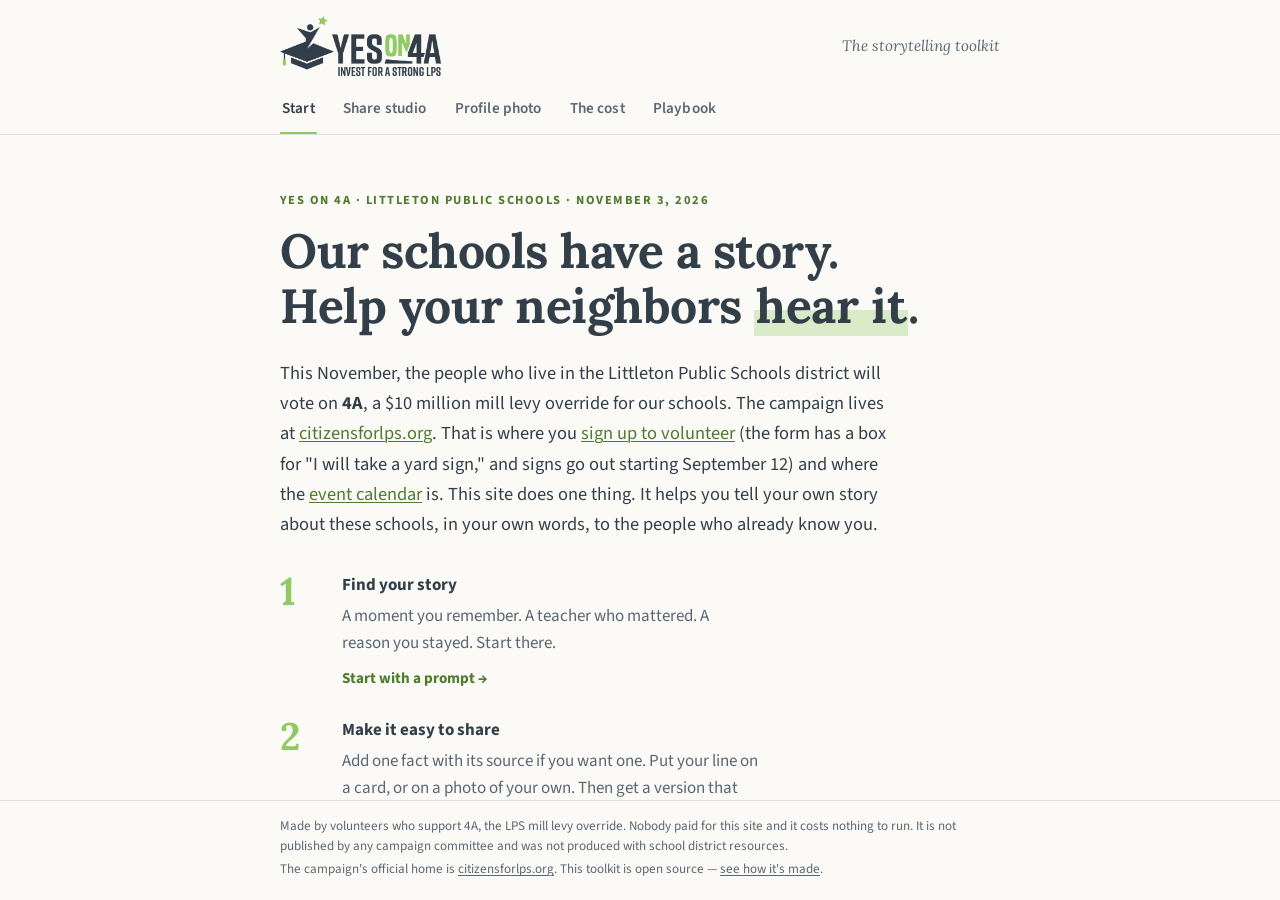
==== index.html @ b101d9c8 "Profile-photo frame: wear 4A without posting about it Steering committee ask: a profile picture "wra" ====
<!DOCTYPE html>
<html lang="en">
<head>
  <meta charset="UTF-8">
  <meta name="viewport" content="width=device-width, initial-scale=1.0">
  <title>Yes on 4A — Tell the Story of Our Schools</title>
  <!-- NO viewport-fit=cover; NO position:fixed overlays — Safari compositor
       rules, see css/styles.css body flex-column comment. -->
  <meta name="description" content="Volunteers who support 4A, the Littleton Public Schools mill levy override, made this. Write your story, put it on a card or a photo, and send it to the neighbors who vote here.">
  <meta name="theme-color" content="#FBFAF7" media="(prefers-color-scheme: light)">
  <meta name="theme-color" content="#171B1E" media="(prefers-color-scheme: dark)">

  <meta property="og:title" content="Yes on 4A — Tell the Story of Our Schools">
  <meta property="og:description" content="Write your story, put it on a card or a photo, and send it to the neighbors who will vote on 4A, the LPS mill levy override, this November.">
  <meta property="og:type" content="website">
  <meta property="og:url" content="https://yeson4a.org/">
  <meta property="og:image" content="https://yeson4a.org/assets/og-image.png">
  <meta property="og:image:width" content="1200">
  <meta property="og:image:height" content="630">

  <!-- Fonts mirror citizensforlps.org (Lora headings, Source Sans Pro body) -->
  <link rel="preconnect" href="https://fonts.googleapis.com">
  <link rel="preconnect" href="https://fonts.gstatic.com" crossorigin>
  <!-- Caveat is the share card's handwritten option only; never UI chrome -->
  <link href="https://fonts.googleapis.com/css2?family=Lora:ital,wght@0,500;0,600;0,700;1,500&family=Source+Sans+Pro:ital,wght@0,400;0,600;0,700;1,400&family=Caveat:wght@600&display=swap" rel="stylesheet">

  <link rel="icon" type="image/png" sizes="32x32" href="assets/favicon-32.png" media="(prefers-color-scheme: light)">
  <link rel="icon" type="image/png" sizes="32x32" href="assets/favicon-32-dark.png" media="(prefers-color-scheme: dark)">
  <link rel="apple-touch-icon" href="assets/apple-touch-icon.png">
  <link rel="manifest" href="manifest.json">
  <link rel="stylesheet" href="css/styles.css">
</head>
<body>

  <a href="#main-content" class="skip-link">Skip to content</a>

  <header class="site-header">
    <div class="header-inner">
      <a href="?" class="wordmark" id="wordmark-home" aria-label="Home">
        <img src="assets/yes-on-4a-logo.png" alt="Yes on 4A — invest for a strong LPS" class="logo-light" width="540" height="201">
        <img src="assets/yes-on-4a-logo-dark.png" alt="Yes on 4A — invest for a strong LPS" class="logo-dark" width="540" height="202">
      </a>
      <p class="header-tag">The storytelling toolkit</p>
    </div>
    <nav class="site-nav" aria-label="Main navigation">
      <button class="nav-item active" id="nav-home" data-view="home">Start</button>
      <button class="nav-item" id="nav-studio" data-view="studio">Share studio</button>
      <button class="nav-item" id="nav-frame" data-view="frame">Profile photo</button>
      <button class="nav-item" id="nav-cost" data-view="cost">The cost</button>
      <button class="nav-item" id="nav-playbook" data-view="playbook">Playbook</button>
    </nav>
  </header>

  <main id="main-content">

    <!-- START -->
    <section id="view-home" class="view" aria-label="Start here">
      <div class="view-inner">
        <div class="hero">
          <p class="eyebrow">Yes on 4A &middot; Littleton Public Schools &middot; November 3, 2026</p>
          <h1 class="hero-title">Our schools have a story.<br>Help your neighbors <span class="hl">hear it</span>.</h1>
          <p class="hero-lede">
            This November, the people who live in the Littleton Public
            Schools district will vote on <strong>4A</strong>, a
            $10&nbsp;million mill levy override for our schools. The
            campaign lives at
            <a href="https://citizensforlps.org" target="_blank" rel="noopener">citizensforlps.org</a>.
            That is where you
            <a href="https://citizensforlps.nationbuilder.com/volunteer" target="_blank" rel="noopener">sign up to volunteer</a>
            (the form has a box for "I will take a yard sign," and signs
            go out starting September 12) and where the
            <a href="https://citizensforlps.nationbuilder.com/upcoming_events" target="_blank" rel="noopener">event calendar</a>
            is. This site does one thing. It helps you tell your own
            story about these schools, in your own words, to the people
            who already know you.
          </p>
        </div>

        <div class="steps">
          <div class="step">
            <span class="step-num">1</span>
            <div>
              <p class="step-title">Find your story</p>
              <p class="step-body">A moment you remember. A teacher who mattered. A reason you stayed. Start there.</p>
              <button class="link-btn" data-view="studio" data-wstep="1">Start with a prompt &rarr;</button>
            </div>
          </div>
          <div class="step">
            <span class="step-num">2</span>
            <div>
              <p class="step-title">Make it easy to share</p>
              <p class="step-body">Add one fact with its source if you want one. Put your line on a card, or on a photo of your own. Then get a version that fits each place you post.</p>
              <button class="link-btn" data-view="studio" data-wstep="2">Open the share studio &rarr;</button>
            </div>
          </div>
          <div class="step">
            <span class="step-num">3</span>
            <div>
              <p class="step-title">Bring it to the people who can vote</p>
              <p class="step-body">The neighbors, the group chat, the old friend who still lives here. A message from you does more than anything a campaign can pay for.</p>
              <button class="link-btn" data-view="studio" data-wstep="4">Reach your people &rarr;</button>
            </div>
          </div>
        </div>

        <div class="rule"></div>

        <h2 class="section-title">Ask the superintendent yourself. Bring someone.</h2>
        <p class="body">
          The district is holding seven public forums this fall.
          Superintendent Todd Lambert walks through the budget and 4A,
          and then the room asks questions. These are the
          district's meetings, so there is no campaigning in them. That
          is also why a neighbor who hasn't decided will come if you
          ask. So ask. We'll be outside with the car paint.
        </p>
        <div id="forum-list"></div>

        <h2 class="section-title">And two that we host</h2>
        <p class="body">
          Citizens for LPS is holding two more information meetings in
          October, after ballots land. Same offer as the forums above:
          come learn what 4A does and ask whatever you want. The
          difference is who runs the room. These are ours, so bring the
          questions you'd want a campaign to answer.
        </p>
        <div id="campaign-meeting-list"></div>

        <h2 class="section-title">What 4A is</h2>
        <div id="ballot-summary"></div>
        <p class="fine">
          The district's budget pages are at
          <a href="https://www.littletonpublicschools.net/page/dollars-and-sense/" target="_blank" rel="noopener">Dollars and Sense</a>.
          The campaign's FAQ and how to register are at
          <a href="https://citizensforlps.org" target="_blank" rel="noopener">citizensforlps.org</a>.
          Every number on this site links to where it came from. The full
          list is under
          <button class="link-btn-inline" data-view="playbook" data-anchor="playbook-sources">sources</button>.
        </p>
      </div>
    </section>

    <!-- SHARE STUDIO — a four-step guided flow -->
    <section id="view-studio" class="view" aria-label="Share studio" hidden>
      <div class="view-inner">
        <p class="eyebrow">The share studio</p>
        <h1 class="view-heading">Four steps, and your story is out there</h1>

        <nav class="stepper" aria-label="Share studio steps">
          <button class="stepper-item current" id="stepper-1" data-wstep="1"><span class="stepper-num">1</span><span class="stepper-label">Who you are</span></button>
          <button class="stepper-item" id="stepper-2" data-wstep="2"><span class="stepper-num">2</span><span class="stepper-label">Your words</span></button>
          <button class="stepper-item" id="stepper-3" data-wstep="3"><span class="stepper-num">3</span><span class="stepper-label">A picture</span></button>
          <button class="stepper-item" id="stepper-4" data-wstep="4"><span class="stepper-num">4</span><span class="stepper-label">Send it</span></button>
        </nav>

        <!-- STEP 1 — pick a voice, get a prompt -->
        <div class="wstep" id="wstep-1">
          <h2 class="wstep-title">Who's telling this story?</h2>
          <p class="body">
            You do not have to explain school finance. The post that
            reaches a neighbor is the one only you could have written.
            So start with who you are. We'll offer a first line.
          </p>
          <div class="voice-grid" id="voice-grid"></div>
          <div id="voice-prompts" class="voice-prompts"></div>
          <p class="fine voice-forum" id="voice-forum" hidden></p>
          <div class="wstep-nav">
            <span></span>
            <button class="link-btn" data-wstep="2">I'll just write my own &rarr;</button>
          </div>
        </div>

        <!-- STEP 2 — the draft -->
        <div class="wstep" id="wstep-2" hidden>
          <h2 class="wstep-title">Say it the way you'd say it at pickup</h2>
          <p class="draft-notice" id="draft-notice" hidden></p>
          <label class="field-label" for="studio-draft">Your words</label>
          <textarea id="studio-draft" class="draft-box" rows="6"
            placeholder="Example: When our youngest started at Hopkins, her teacher learned every kid's name by the end of day one. That's the kind of thing the mill levy override protects. I'm voting yes, and I hope you will too."></textarea>
          <p class="draft-meta"><span id="draft-count">0</span> characters &middot; <button class="link-btn-inline" id="draft-clear">start over</button></p>
          <div class="story-checks" id="story-checks" hidden aria-live="polite"></div>

          <details class="helper-details">
            <summary>Add one sourced fact (optional)</summary>
            <p class="body">One number holds a story down. Two make it a lecture. Tap <em>add</em> and it goes in under your words. Tap the source if you want to check it yourself.</p>
            <div id="fact-list"></div>
          </details>

          <details class="helper-details">
            <summary>A few things that help</summary>
            <ul class="star-list">
              <li>Write the way you talk. Read it out loud once before you post it.</li>
              <li>Name the school. "Field Elementary" is a place. "Our schools" is not.</li>
              <li>End with the ask: "I'm voting yes on 4A, and I hope you will too." Say what 4A is the first time you name it &mdash; "4A, the LPS mill levy override" &mdash; because a neighbor scrolling past has no idea yet.</li>
              <li>Ask before you name your kid, someone else's kid, or a teacher. Teachers: share on your own time, never from work.</li>
            </ul>
          </details>

          <div class="wstep-nav">
            <button class="link-btn" data-wstep="1">&larr; Back</button>
            <button class="btn" id="to-step-3" data-wstep="3">Next: add a picture &rarr;</button>
          </div>
        </div>

        <!-- STEP 3 — the card (optional) -->
        <div class="wstep" id="wstep-3" hidden>
          <h2 class="wstep-title">Add a picture <span class="wstep-optional">(optional)</span></h2>
          <p class="body">
            Posts with a picture get seen more. A picture only you could
            have taken gets seen most. Use your own photo, or put your
            line on a card. Then make it look like yours.
          </p>
          <div class="card-maker">
            <div class="seg seg-source" id="card-source" role="group" aria-label="Picture source">
              <button type="button" class="seg-btn source-btn selected" data-source="text" aria-pressed="true">Words on a card</button>
              <button type="button" class="seg-btn source-btn" data-source="photo" aria-pressed="false">Your own photo</button>
            </div>
            <div class="photo-picker" id="photo-picker" hidden>
              <label class="btn btn-quiet" for="card-photo">Choose a photo</label>
              <input type="file" id="card-photo" accept="image/*" class="sr-only">
              <p class="fine">The pickup line. The science fair. The kid in the jersey. The photo stays on your device. The card is drawn right here in your browser and nothing is uploaded. Ask before you post someone else's kid.</p>
              <p class="fine" id="photo-status"></p>
            </div>

            <label class="field-label" for="card-text">The line on the card</label>
            <textarea id="card-text" class="draft-box" rows="2" maxlength="220">I'm voting yes on 4A, the LPS mill levy override.</textarea>
            <label class="field-label card-sign-label" for="card-sign">Sign it <span class="wstep-optional">(optional)</span></label>
            <input type="text" id="card-sign" class="field-input" maxlength="60" placeholder="— Maria, Runyon parent">

            <div class="card-layout">
              <div class="card-controls" id="card-controls"></div>
              <div class="card-preview-col">
                <canvas id="card-canvas" class="card-preview" width="540" height="540" aria-label="Share card preview"></canvas>
                <button type="button" class="link-btn" id="card-mix">Mix it up &rarr;</button>
              </div>
            </div>
            <div class="card-actions">
              <button class="btn" id="card-download">Save the card</button>
              <button class="btn btn-quiet" id="card-share" hidden>Send the card to an app&hellip;</button>
            </div>
          </div>
          <div class="wstep-nav">
            <button class="link-btn" data-wstep="2">&larr; Back</button>
            <button class="btn" data-wstep="4">Next: send it &rarr;</button>
          </div>
        </div>

        <!-- STEP 4 — send it -->
        <div class="wstep" id="wstep-4" hidden>
          <h2 class="wstep-title">Where are your people?</h2>
          <div class="draft-review">
            <div class="draft-review-words">
              <p class="draft-review-label">You're sharing:</p>
              <p class="draft-review-text" id="draft-review-text"></p>
              <button class="link-btn-inline" data-wstep="2">edit the words</button>
            </div>
            <div class="draft-review-card">
              <img id="review-card-img" class="review-card-img" alt="Your picture" hidden>
              <label class="review-card-toggle"><input type="checkbox" id="include-card" checked> Send the picture too</label>
              <button class="link-btn-inline" data-wstep="3">change the picture</button>
            </div>
          </div>
          <p class="body">
            Pick a place and we'll walk you through it. Nothing posts
            without you. Each one takes about a minute. Every send
            button also copies your words, so if an app doesn't open
            you can open it yourself and paste.
          </p>
          <div class="target-grid" id="target-grid"></div>
          <div class="target-detail" id="target-detail" hidden></div>
          <p class="sent-tally" id="sent-tally" hidden></p>
          <div class="wstep-nav">
            <button class="link-btn" data-wstep="3">&larr; Back</button>
            <span></span>
          </div>
        </div>
      </div>
    </section>

    <!-- PROFILE PHOTO FRAME -->
    <section id="view-frame" class="view" aria-label="Profile photo frame" hidden>
      <div class="view-inner">
        <p class="eyebrow">Wear it</p>
        <h1 class="view-heading">Put 4A on your profile picture</h1>
        <p class="lede">
          A yard sign your whole feed walks past. Drop in the photo you
          already use, nudge it into place, and save it. Your photo never
          leaves this device &mdash; the whole thing is drawn right here
          in your browser.
        </p>

        <div class="frame-picker" id="frame-picker">
          <label class="btn" for="frame-file">Choose a photo</label>
          <input type="file" id="frame-file" accept="image/*" class="sr-only">
          <p class="fine" id="frame-hint">
            On a phone this opens your camera roll. On a computer you can
            also drag a photo here, or copy your current profile picture
            and press <kbd>&#8984;V</kbd> / <kbd>Ctrl&nbsp;V</kbd>.
          </p>
          <p class="fine" id="frame-status" role="status"></p>
        </div>

        <div class="frame-studio" id="frame-studio" hidden>
          <div class="frame-stage">
            <canvas id="frame-canvas" class="frame-canvas" width="1080" height="1080"
                    aria-label="Your profile picture with the Yes on 4A frame"></canvas>
            <p class="fine frame-nudge">Drag the picture to move it.</p>
          </div>

          <div class="frame-controls">
            <label class="field-label" for="frame-zoom">Zoom</label>
            <input type="range" id="frame-zoom" class="frame-range" min="100" max="300" value="100">

            <p class="field-label">Badge</p>
            <div class="seg" id="frame-badge" role="group" aria-label="Badge style">
              <button type="button" class="seg-btn selected" data-badge="wordmark-bottom" aria-pressed="true">Bottom</button>
              <button type="button" class="seg-btn" data-badge="wordmark-top" aria-pressed="false">Top</button>
              <button type="button" class="seg-btn" data-badge="mark-corner" aria-pressed="false">Corner</button>
              <button type="button" class="seg-btn" data-badge="none" aria-pressed="false">Ring only</button>
            </div>

            <label class="check-row">
              <input type="checkbox" id="frame-ring" checked> Green ring
            </label>

            <div class="frame-actions">
              <button class="btn" id="frame-download">Save the picture</button>
              <button class="btn btn-quiet" id="frame-share" hidden>Send it to an app&hellip;</button>
            </div>
            <button class="link-btn" id="frame-reset">Start over with a different photo</button>
          </div>
        </div>

        <div id="frame-next" hidden>
          <div class="rule"></div>
          <h2 class="section-title">Saved. Now the part that actually moves someone.</h2>
          <p class="body">
            Set it as your profile picture on Facebook, Instagram, or
            wherever you post. Then, because a frame tells people
            <em>that</em> you're voting yes and nothing about
            <em>why</em>, put one sentence underneath it.
          </p>
          <p class="cta-row">
            <button class="btn" data-view="studio" data-wstep="1">Write the why &rarr;</button>
          </p>
        </div>

        <div class="rule"></div>
        <p class="fine">
          Nothing here is uploaded. The picture is drawn on a canvas in
          your browser and saved straight to your device. No account, no
          server, no copy kept.
        </p>
      </div>
    </section>

    <!-- THE COST -->
    <section id="view-cost" class="view" aria-label="What it costs" hidden>
      <div class="view-inner">
        <p class="eyebrow">The number</p>
        <h1 class="view-heading">What a yes vote costs your household</h1>
        <p class="lede">
          Property tax math looks complicated until someone shows you
          the steps. Here they are. Every number links to its source.
          Every assumption is yours to change.
        </p>
        <div class="calc-card">
          <div class="field-group">
            <label for="calc-home-value" class="field-label">Your home's market value</label>
            <input type="text" inputmode="numeric" id="calc-home-value" class="field-input" value="650,000" aria-describedby="calc-est-note">
          </div>
          <div id="calc-steps" class="calc-steps" aria-live="polite"></div>
          <p class="estimate-note" id="calc-est-note"></p>
          <details class="calc-details">
            <summary>Adjust the assumptions</summary>
            <div class="field-group">
              <label for="calc-mills" class="field-label">Estimated mills</label>
              <input type="number" id="calc-mills" class="field-input" step="0.1" min="0">
            </div>
            <div class="field-group">
              <label for="calc-rate" class="field-label">Residential assessment rate (%)</label>
              <input type="number" id="calc-rate" class="field-input" step="0.01" min="0">
            </div>
          </details>
        </div>
        <div id="calc-sources" class="fine"></div>
        <p class="cta-row">
          <button class="btn" id="calc-share">Put this number in a post &rarr;</button>
        </p>
      </div>
    </section>

    <!-- PLAYBOOK -->
    <section id="view-playbook" class="view" aria-label="Team playbook" hidden>
      <div class="view-inner">
        <p class="eyebrow">For the team</p>
        <h1 class="view-heading">How we show up, network by network</h1>
        <p class="lede">
          Each platform has its own manners. This is the short version
          for each one we use. The full plan, week by week, is in the
          <a href="https://github.com/bhwilkoff/YesOnMLO/blob/main/docs/campaign/SOCIAL-MEDIA-PLAYBOOK.md" target="_blank" rel="noopener">team playbook</a>.
          We are not on X.
        </p>

        <div id="playbook-list"></div>

        <h2 class="section-title">When someone pushes back</h2>
        <ul class="star-list">
          <li>Answer once, kindly, with a source. Then stop. A long argument is what pushes the thread into more feeds.</li>
          <li>Never speak for the campaign. "As a parent, here's my understanding…" and link to citizensforlps.org.</li>
          <li>If something false is spreading, don't fight it in the comments. Screenshot it and send it to the team. We answer it once, and well.</li>
          <li>Neighbors who disagree are still neighbors. We are asking them for something. We can be kind about it.</li>
        </ul>

        <h2 class="section-title" id="playbook-sources">Sources for every number on this site</h2>
        <div id="sources-list"></div>
      </div>
    </section>

  </main>

  <footer class="site-footer">
    <p class="footer-line">
      Made by volunteers who support 4A, the LPS mill levy override.
      Nobody paid for this site and it costs nothing to run. It is not
      published by any campaign committee and was not produced with
      school district resources.
    </p>
    <p class="footer-line">
      The campaign's official home is
      <a href="https://citizensforlps.org" target="_blank" rel="noopener">citizensforlps.org</a>.
      This toolkit is open source —
      <a href="https://github.com/bhwilkoff/YesOnMLO" target="_blank" rel="noopener">see how it's made</a>.
    </p>
  </footer>

  <script src="js/data.js"></script>
  <script src="js/app.js"></script>
</body>
</html>
---- css/styles.css ----
/* ================================================================
   Tell the Story of Our Schools — Master Stylesheet

   Direction: warm editorial. A community newsletter set with care,
   not a campaign flyer. Lora (serif) display over Source Sans Pro
   body — the same faces as citizensforlps.org — on warm paper.
   The brand green (#90CA65, sampled from the Citizens for LPS logo)
   is used the way a person uses a highlighter: sparingly, on the
   words that matter. Slate (#323F49) is the ink. Star bullets echo
   the logo's star. Hairline rules, generous whitespace, no drop
   shadows, restrained motion.

   The logo green fails WCAG AA for white text, so buttons are slate
   and links are a darkened green; the bright green appears only as
   highlight, accent, and fills.
================================================================ */

:root {
  /* Brand — chrome only */
  --green: #90CA65;             /* logo green: highlighter, accents */
  --green-deep: #4E7B2C;        /* accessible green: links */
  --ink: #323F49;               /* logo slate: text, buttons */
  --ink-soft: #5A6772;
  --paper: #FBFAF7;             /* warm paper, not white */
  --paper-raised: #FFFFFF;
  --hairline: #E3E2DC;
  --hl-wash: rgba(144, 202, 101, 0.32);

  /* Semantic — content meaning only */
  --estimate: #8A6D1A;          /* unverified-figure labels (Decision 054) */

  --serif: 'Lora', Georgia, 'Times New Roman', serif;
  --sans: 'Source Sans Pro', 'Source Sans 3', system-ui, -apple-system, sans-serif;

  --s1: 4px; --s2: 8px; --s3: 12px; --s4: 16px; --s6: 24px; --s8: 32px; --s12: 48px;
  --measure: 68ch;
}

@media (prefers-color-scheme: dark) {
  :root {
    --green: #90CA65;
    --green-deep: #A8D584;
    --ink: #E7EAEC;
    --ink-soft: #A9B2B9;
    --paper: #191D20;
    --paper-raised: #22272B;
    --hairline: #394147;
    --hl-wash: rgba(144, 202, 101, 0.22);
    --estimate: #D9B44A;
  }
}

/* ---- Reset ---- */
*, *::before, *::after { box-sizing: border-box; margin: 0; padding: 0; }
html { -webkit-text-size-adjust: 100%; }

/*
 * Body flex-column — keeps content out of Safari's Dynamic Island.
 * NO viewport-fit=cover, NO position:fixed overlays. <main> is the
 * scroll container (IntersectionObserver root must be #main-content).
 */
body {
  font-family: var(--sans);
  font-size: 1.0625rem;
  line-height: 1.6;
  color: var(--ink);
  background: var(--paper);
  height: 100dvh;
  display: flex;
  flex-direction: column;
  overflow: hidden;
}
img, svg, canvas { display: block; max-width: 100%; }
button, input, select, textarea { font: inherit; color: inherit; }
a { color: var(--green-deep); text-decoration-thickness: 1px; text-underline-offset: 2px; }
a:hover { text-decoration-thickness: 2px; }

@media (prefers-reduced-motion: reduce) {
  *, *::before, *::after { transition: none !important; animation: none !important; }
}

/* ---- Accessibility ---- */
.skip-link {
  position: absolute; top: -100%; left: 0;
  padding: 8px 16px; background: var(--ink); color: var(--paper);
  z-index: 9999; font-weight: 700;
}
.skip-link:focus { top: 0; }
.sr-only {
  position: absolute; width: 1px; height: 1px; padding: 0; margin: -1px;
  overflow: hidden; clip: rect(0,0,0,0); white-space: nowrap; border: 0;
}
:focus-visible { outline: 2px solid var(--green-deep); outline-offset: 2px; }

/* ---- Header ---- */
.site-header {
  flex-shrink: 0;
  background: var(--paper);
  border-bottom: 1px solid var(--hairline);
  padding: var(--s4) var(--s4) 0;
}
.header-inner {
  max-width: 720px; margin: 0 auto;
  display: flex; align-items: center; justify-content: space-between;
  gap: var(--s4);
}
/* The lockup carries a tagline, so it needs more height than a bare
   wordmark before "INVEST FOR A STRONG LPS" turns into a grey smear. */
.wordmark img { height: 52px; width: auto; }
@media (min-width: 720px) { .wordmark img { height: 60px; } }
.logo-dark { display: none; }
@media (prefers-color-scheme: dark) {
  .logo-light { display: none; }
  .logo-dark { display: block; }
}
.header-tag {
  font-family: var(--serif); font-style: italic; font-size: 0.95rem;
  color: var(--ink-soft); text-align: right;
}

.site-nav {
  max-width: 720px; margin: var(--s3) auto 0;
  display: flex; gap: var(--s2); overflow-x: auto;
  scrollbar-width: none; -webkit-overflow-scrolling: touch;
}
.site-nav::-webkit-scrollbar { display: none; }
.nav-item {
  flex-shrink: 0; padding: 8px 2px 12px; margin-right: var(--s4);
  border: none; background: none; cursor: pointer;
  font-weight: 600; font-size: 0.95rem; letter-spacing: 0.01em;
  color: var(--ink-soft);
  border-bottom: 3px solid transparent; margin-bottom: -1px;
}
.nav-item.active { color: var(--ink); border-bottom-color: var(--green); }
.nav-item:hover:not(.active) { color: var(--ink); }

/* ---- Main / views ---- */
#main-content { flex: 1; overflow-y: auto; min-height: 0; overscroll-behavior: none; }
.view { display: none; padding: var(--s8) var(--s4) var(--s12); }
.view:not([hidden]) { display: block; }
.view-inner { max-width: 720px; margin: 0 auto; }

/* Staggered arrival — one quiet reveal per view, CSS only.
   Wizard steps (.wstep) are excluded: they animate on their own with
   NO delay, so switching steps never flashes blank. */
.view:not([hidden]) .view-inner > :not(.wstep) { animation: rise 0.45s ease both; }
.view:not([hidden]) .view-inner > :not(.wstep):nth-child(2) { animation-delay: 0.05s; }
.view:not([hidden]) .view-inner > :not(.wstep):nth-child(3) { animation-delay: 0.10s; }
.view:not([hidden]) .view-inner > :not(.wstep):nth-child(4) { animation-delay: 0.15s; }
.view:not([hidden]) .view-inner > :not(.wstep):nth-child(n+5) { animation-delay: 0.2s; }
@keyframes rise { from { opacity: 0; transform: translateY(8px); } to { opacity: 1; transform: none; } }

/* ---- Type ---- */
.eyebrow {
  font-size: 0.78rem; font-weight: 700; text-transform: uppercase;
  letter-spacing: 0.12em; color: var(--green-deep); margin-bottom: var(--s3);
}
.hero { padding-top: var(--s6); }
.hero-title, .view-heading {
  font-family: var(--serif); font-weight: 700; color: var(--ink);
  letter-spacing: -0.01em; text-wrap: balance;
}
.hero-title { font-size: clamp(2rem, 6vw, 3rem); line-height: 1.15; margin-bottom: var(--s6); }
.view-heading { font-size: clamp(1.6rem, 4.5vw, 2.1rem); line-height: 1.2; margin-bottom: var(--s4); }
.hero-lede, .lede {
  font-size: 1.15rem; line-height: 1.65; color: var(--ink);
  max-width: var(--measure); margin-bottom: var(--s8);
}
.section-title {
  font-family: var(--serif); font-weight: 600; font-size: 1.3rem;
  color: var(--ink); margin: var(--s12) 0 var(--s4);
}
.body { margin-bottom: var(--s3); max-width: var(--measure); }
.fine { font-size: 0.88rem; color: var(--ink-soft); max-width: var(--measure); margin-bottom: var(--s3); }
.fine a { color: var(--green-deep); }

/* Highlighter stroke — the one decorative signature */
.hl {
  background: linear-gradient(to top, var(--hl-wash) 0 42%, transparent 42%);
  padding: 0 2px;
}

.rule { border-top: 1px solid var(--hairline); margin: var(--s12) 0; }

/* ---- Star list (echoes the logo star) ---- */
.star-list { list-style: none; max-width: var(--measure); margin-bottom: var(--s6); }
.star-list li { padding-left: 1.6em; position: relative; margin-bottom: var(--s3); }
.star-list li::before {
  content: "\2605"; position: absolute; left: 0; top: 0.05em;
  color: var(--green); font-size: 0.9em;
}

/* ---- Steps (home) ---- */
.steps { display: grid; gap: var(--s6); margin-bottom: var(--s6); }
.step { display: flex; gap: var(--s4); align-items: flex-start; }
.step-num {
  font-family: var(--serif); font-size: 2.4rem; font-weight: 700; line-height: 1;
  color: var(--green); flex-shrink: 0; min-width: 1.2em;
}
.step-title { font-weight: 700; margin-bottom: var(--s1); }
.step-body { color: var(--ink-soft); margin-bottom: var(--s2); max-width: 52ch; }

/* ---- Buttons & links ---- */
.btn {
  display: inline-flex; align-items: center; gap: 8px;
  padding: 12px 22px; font-weight: 700; font-size: 0.98rem;
  background: var(--ink); color: var(--paper);
  border: none; border-radius: 6px; cursor: pointer;
  box-shadow: inset 0 -3px 0 var(--green);
}
.btn:hover { filter: brightness(1.12); }
.btn:disabled { opacity: 0.5; cursor: default; }
.btn-quiet {
  background: transparent; color: var(--ink);
  border: 1px solid var(--hairline); box-shadow: none;
}
.btn-quiet:hover { border-color: var(--ink-soft); }
.link-btn {
  border: none; background: none; cursor: pointer; padding: 0;
  color: var(--green-deep); font-weight: 700; font-size: 0.95rem;
}
.link-btn:hover { text-decoration: underline; }
.link-btn-inline {
  border: none; background: none; cursor: pointer; padding: 0;
  color: var(--green-deep); text-decoration: underline;
  text-underline-offset: 2px; font-size: inherit;
}
.cta-row { margin: var(--s6) 0; }

/* ---- Ballot summary (home) ---- */
.ballot-item { max-width: var(--measure); margin-bottom: var(--s4); }
.ballot-item p { margin-bottom: var(--s1); }
.src-link { font-size: 0.82rem; color: var(--ink-soft); }
.src-link a { color: var(--ink-soft); }
.src-link a:hover { color: var(--green-deep); }

/* ---- Story prompts ---- */
.prompt-card {
  font-family: var(--serif); font-style: italic; font-size: 1.05rem;
  border-left: 3px solid var(--green);
  padding: var(--s2) var(--s4); margin-bottom: var(--s3);
  max-width: var(--measure); cursor: pointer;
  color: var(--ink);
}
.prompt-card:hover { background: var(--hl-wash); }
.prompt-hint { font-size: 0.8rem; font-style: normal; font-family: var(--sans); color: var(--ink-soft); display: block; margin-top: 2px; }

/* ---- Studio ---- */
.field-label { display: block; font-weight: 700; font-size: 0.88rem; margin-bottom: var(--s2); }
.draft-box {
  width: 100%; padding: var(--s4);
  background: var(--paper-raised); border: 1px solid var(--hairline);
  border-radius: 6px; font-size: 1.02rem; line-height: 1.55;
  resize: vertical;
}
.draft-box:focus { outline: 2px solid var(--green); outline-offset: 1px; border-color: var(--green); }
.draft-meta { font-size: 0.82rem; color: var(--ink-soft); margin-top: var(--s2); }

.fact-row {
  display: flex; gap: var(--s4); align-items: baseline;
  padding: var(--s4) 0; border-bottom: 1px solid var(--hairline);
  max-width: var(--measure);
}
.fact-text { flex: 1; }
.fact-text .src-link { display: block; margin-top: 2px; }
.fact-add {
  flex-shrink: 0; border: 1px solid var(--hairline); background: none;
  border-radius: 6px; padding: 6px 14px; font-weight: 700;
  font-size: 0.85rem; cursor: pointer; color: var(--green-deep);
}
.fact-add:hover { border-color: var(--green); background: var(--hl-wash); }

/* ---- Card maker ---- */
.card-maker { max-width: var(--measure); }
.card-controls {
  display: flex; flex-wrap: wrap; gap: var(--s3); align-items: end;
  margin: var(--s4) 0;
}
.select {
  padding: 10px 12px; border: 1px solid var(--hairline); border-radius: 6px;
  background: var(--paper-raised); font-size: 0.95rem;
}
.card-preview {
  border: 1px solid var(--hairline); border-radius: 6px;
  width: 100%; max-width: 380px; height: auto; background: #fff;
}


/* ---- Calculator ---- */
.calc-card {
  background: var(--paper-raised); border: 1px solid var(--hairline);
  border-top: 3px solid var(--green);
  border-radius: 8px; padding: var(--s6); margin-bottom: var(--s4);
  max-width: var(--measure);
}
.field-group { margin-bottom: var(--s4); }
.field-input {
  width: 100%; padding: 12px 14px; border: 1px solid var(--hairline);
  border-radius: 6px; background: var(--paper); font-size: 1.1rem;
  font-variant-numeric: tabular-nums;
}
.field-input:focus { outline: 2px solid var(--green); outline-offset: 1px; }
.calc-steps { margin-bottom: var(--s3); }
.calc-step {
  display: flex; justify-content: space-between; align-items: baseline;
  gap: var(--s4); padding: var(--s3) 0;
  border-bottom: 1px solid var(--hairline); font-size: 0.98rem;
}
.calc-step:last-child { border-bottom: none; }
.calc-step-label { color: var(--ink-soft); }
.calc-step-math { font-size: 0.8rem; color: var(--ink-soft); font-variant-numeric: tabular-nums; }
.calc-step-value { font-weight: 700; font-variant-numeric: tabular-nums; white-space: nowrap; }
.calc-result { padding-top: var(--s4); }
.calc-result .calc-step-value {
  font-family: var(--serif); font-size: 1.6rem; color: var(--ink);
  background: linear-gradient(to top, var(--hl-wash) 0 40%, transparent 40%);
  padding: 0 4px;
}
.estimate-note { font-size: 0.88rem; color: var(--estimate); font-weight: 600; margin-bottom: var(--s3); max-width: var(--measure); }
.calc-details summary { cursor: pointer; font-weight: 700; font-size: 0.9rem; color: var(--green-deep); margin-bottom: var(--s3); }

/* ---- Playbook ---- */
.play-item { padding: var(--s4) 0; border-bottom: 1px solid var(--hairline); max-width: var(--measure); }
.play-name { font-weight: 700; margin-bottom: var(--s1); }
.play-name .play-role {
  font-weight: 600; font-size: 0.78rem; text-transform: uppercase;
  letter-spacing: 0.08em; color: var(--green-deep); margin-left: var(--s2);
}
.play-how { color: var(--ink-soft); font-size: 0.95rem; }

.sources-list { font-size: 0.9rem; max-width: var(--measure); }
.sources-list li { margin-bottom: var(--s2); margin-left: 1.2em; }

/* ---- Footer ---- */
.site-footer {
  flex-shrink: 0; padding: var(--s4);
  border-top: 1px solid var(--hairline); background: var(--paper);
}
.footer-line {
  max-width: 720px; margin: 0 auto var(--s1);
  font-size: 0.82rem; color: var(--ink-soft); line-height: 1.5;
}
.footer-line a { color: var(--ink-soft); }
.footer-line a:hover { color: var(--green-deep); }

/* ================================================================
   Share studio wizard — one step at a time, always a next move
================================================================ */

/* Stepper */
.stepper {
  display: flex; gap: 0; margin: var(--s6) 0 var(--s8);
  border-bottom: 1px solid var(--hairline);
}
.stepper-item {
  flex: 1; display: flex; flex-direction: column; align-items: center;
  gap: 2px; padding: 0 4px 12px; border: none; background: none;
  cursor: pointer; border-bottom: 3px solid transparent; margin-bottom: -1px;
  color: var(--ink-soft);
}
.stepper-num {
  font-family: var(--serif); font-weight: 700; font-size: 1.3rem;
  line-height: 1.2; color: inherit;
}
.stepper-label { font-size: 0.72rem; font-weight: 600; letter-spacing: 0.02em; }
.stepper-item.current { color: var(--ink); border-bottom-color: var(--green); }
.stepper-item.done { color: var(--green-deep); }
.stepper-item.done .stepper-num::after { content: " \2713"; font-size: 0.8em; }
.stepper-item:hover:not(.current) { color: var(--ink); }

.wstep[hidden] { display: none; }
.wstep { animation: rise 0.35s ease both; }
.wstep-title {
  font-family: var(--serif); font-weight: 600; font-size: 1.35rem;
  color: var(--ink); margin-bottom: var(--s3);
}
.wstep-optional { font-family: var(--sans); font-size: 0.85rem; font-weight: 600; color: var(--ink-soft); }
.wstep-nav {
  display: flex; justify-content: space-between; align-items: center;
  margin-top: var(--s8); padding-top: var(--s4);
  border-top: 1px solid var(--hairline);
}

/* Step 1: voice tiles */
.voice-grid { display: grid; grid-template-columns: 1fr 1fr; gap: var(--s3); margin-bottom: var(--s4); }
@media (min-width: 560px) { .voice-grid { grid-template-columns: repeat(3, 1fr); } }
.voice-tile {
  padding: var(--s4); border: 1px solid var(--hairline); border-radius: 8px;
  background: var(--paper-raised); cursor: pointer; text-align: left;
  font-weight: 600; font-size: 0.92rem; line-height: 1.35; color: var(--ink);
}
.voice-tile:hover { border-color: var(--green); }
.voice-tile.selected { border-color: var(--green); background: var(--hl-wash); }
.voice-prompts { margin-top: var(--s2); }

/* Step 2: helper accordions */
.helper-details {
  border: 1px solid var(--hairline); border-radius: 8px;
  padding: var(--s3) var(--s4); margin-top: var(--s4);
  background: var(--paper-raised);
}
.helper-details summary { cursor: pointer; font-weight: 700; font-size: 0.92rem; color: var(--green-deep); }
.helper-details[open] summary { margin-bottom: var(--s3); }

/* Step 4: draft review + target tiles */
.draft-review {
  border-left: 3px solid var(--green); background: var(--paper-raised);
  border-radius: 0 8px 8px 0; padding: var(--s3) var(--s4);
  margin-bottom: var(--s4);
}
.draft-review-label { font-size: 0.78rem; font-weight: 700; text-transform: uppercase; letter-spacing: 0.08em; color: var(--ink-soft); margin-bottom: var(--s1); }
.draft-review-text { font-family: var(--serif); font-style: italic; margin-bottom: var(--s1); }

.target-grid { display: grid; grid-template-columns: 1fr 1fr; gap: var(--s3); margin-bottom: var(--s4); }
@media (min-width: 560px) { .target-grid { grid-template-columns: repeat(3, 1fr); } }
.target-tile {
  padding: var(--s4); border: 1px solid var(--hairline); border-radius: 8px;
  background: var(--paper-raised); cursor: pointer; text-align: left;
}
.target-tile:hover { border-color: var(--green); }
.target-tile.selected { border-color: var(--green); background: var(--hl-wash); }
.target-tile.sent { border-color: var(--green); }
.target-tile-name { display: block; font-weight: 700; font-size: 0.95rem; color: var(--ink); }
.target-tile-role { font-size: 0.78rem; color: var(--ink-soft); }
.target-tile.sent .target-tile-name::after { content: " \2713"; color: var(--green-deep); }

.target-detail {
  border: 1px solid var(--green); border-radius: 10px;
  background: var(--paper-raised); padding: var(--s6);
  margin-bottom: var(--s4); animation: rise 0.3s ease both;
}
.target-detail-name { font-family: var(--serif); font-weight: 600; font-size: 1.15rem; color: var(--ink); margin-bottom: var(--s3); }
.micro-steps { list-style: none; counter-reset: micro; margin-bottom: var(--s4); }
.micro-steps li {
  counter-increment: micro; position: relative;
  padding-left: 2em; margin-bottom: var(--s2); font-size: 0.95rem;
}
.micro-steps li::before {
  content: counter(micro); position: absolute; left: 0; top: 0.1em;
  width: 1.4em; height: 1.4em; border-radius: 50%;
  background: var(--hl-wash); color: var(--green-deep);
  font-weight: 700; font-size: 0.85em; display: flex;
  align-items: center; justify-content: center;
}
.target-detail-extra { margin-top: var(--s3); }
.sent-tally { font-weight: 600; color: var(--green-deep); margin-bottom: var(--s3); }

/* ---- Forums (home) — the "come with me" list ---- */
.forum-list { list-style: none; max-width: var(--measure); margin-bottom: var(--s3); }
.forum-row {
  display: grid; grid-template-columns: 1fr auto; gap: var(--s1) var(--s4);
  align-items: baseline; padding: var(--s3) 0;
  border-bottom: 1px solid var(--hairline);
}
.forum-when { display: flex; flex-wrap: wrap; gap: var(--s2); align-items: baseline; }
.forum-day { font-weight: 700; }
.forum-time { font-size: 0.88rem; color: var(--ink-soft); font-variant-numeric: tabular-nums; }
.forum-place { color: var(--ink-soft); grid-column: 1; }
.forum-invite { grid-column: 2; grid-row: 1 / span 2; align-self: center; white-space: nowrap; }
.voice-forum { margin-top: var(--s4); padding-top: var(--s4); border-top: 1px solid var(--hairline); }

/* ---- Story checklist (step 2) — teaches, never blocks ---- */
.story-checks {
  margin-top: var(--s4); padding: var(--s3) var(--s4);
  border-left: 3px solid var(--hairline); max-width: var(--measure);
}
.checks-title { font-size: 0.78rem; font-weight: 700; text-transform: uppercase; letter-spacing: 0.08em; color: var(--ink-soft); margin-bottom: var(--s2); }
.checks { list-style: none; }
.check { display: flex; gap: var(--s2); align-items: baseline; font-size: 0.92rem; margin-bottom: var(--s1); color: var(--ink-soft); }
.check-mark { flex-shrink: 0; width: 1.2em; font-weight: 700; color: var(--ink-soft); }
.check.ok { color: var(--ink); }
.check.ok .check-mark { color: var(--green-deep); }
.check-label { font-weight: 600; }
.check-hint { font-size: 0.85rem; }
.check.ok .check-hint { color: var(--ink-soft); }
.draft-notice {
  font-size: 0.9rem; padding: var(--s3) var(--s4); margin-bottom: var(--s4);
  background: var(--hl-wash); border-radius: 6px; max-width: var(--measure);
}

/* ---- Step 4: honest fit + the always-there fallback ---- */
.target-actions { display: flex; flex-wrap: wrap; gap: var(--s3); align-items: center; }
.target-actions .btn { text-decoration: none; }
.fit-line { font-size: 0.88rem; margin-bottom: var(--s3); color: var(--ink-soft); }
.fit-ok { color: var(--green-deep); }
.fit-over { color: var(--estimate); font-weight: 600; }
.fallback-line {
  font-size: 0.88rem; color: var(--ink-soft); margin-top: var(--s3);
  padding-top: var(--s3); border-top: 1px dashed var(--hairline);
}
.target-tile-handoff { border-style: dashed; }
.handoff-link { font-size: 0.85rem; margin-bottom: var(--s3); color: var(--ink-soft); }

/* ---- Step 3: the card maker — segmented choices, live preview ---- */
.seg { display: flex; flex-wrap: wrap; gap: var(--s2); }
.seg-btn {
  display: inline-flex; align-items: center; gap: 6px;
  padding: 7px 12px; border: 1px solid var(--hairline); border-radius: 999px;
  background: var(--paper-raised); cursor: pointer;
  font-size: 0.86rem; font-weight: 600; color: var(--ink-soft);
}
.seg-btn:hover { border-color: var(--green); color: var(--ink); }
.seg-btn.selected { border-color: var(--ink); color: var(--ink); background: var(--hl-wash); }
.swatch { width: 14px; height: 14px; border-radius: 50%; background: var(--sw); border: 1px solid rgba(0,0,0,0.15); }
.seg-source { margin-bottom: var(--s4); }
.seg-source .seg-btn { padding: 10px 16px; font-size: 0.95rem; }
.photo-picker { margin-bottom: var(--s4); }
.photo-picker .btn { margin-bottom: var(--s2); }
.card-sign-label { margin-top: var(--s3); }
.card-layout { display: grid; gap: var(--s4); margin-top: var(--s4); }
@media (min-width: 640px) { .card-layout { grid-template-columns: 1fr 300px; align-items: start; } }
.card-controls { display: grid; gap: var(--s3); }
.card-control .field-label { margin-bottom: var(--s1); }
.card-preview-col { display: grid; gap: var(--s2); justify-items: start; }
.card-actions { display: flex; flex-wrap: wrap; gap: var(--s3); margin-top: var(--s4); }

/* ---- Step 4: the picture travels with the words ---- */
.draft-review { display: grid; gap: var(--s4); }
@media (min-width: 560px) { .draft-review { grid-template-columns: 1fr auto; align-items: start; } }
.draft-review-card { display: grid; gap: var(--s2); justify-items: start; }
.review-card-img { width: 120px; height: auto; border: 1px solid var(--hairline); border-radius: 4px; }
.review-card-toggle { font-size: 0.85rem; font-weight: 600; display: flex; gap: 6px; align-items: center; cursor: pointer; }
.card-send-row { margin-top: var(--s3); }
.card-send-row .fine { margin-top: var(--s2); margin-bottom: 0; }

/* ================================================================
   Profile photo frame

   The canvas is square because platforms crop to a circle inscribed
   in it; the preview is rounded so a writer sees what Facebook will
   actually show, while the exported PNG keeps its corners for the
   platforms that don't crop.
================================================================ */
.frame-picker {
  border: 2px dashed var(--hairline); border-radius: 14px;
  padding: var(--s6); text-align: center; margin-top: var(--s6);
}
.frame-picker.drag { border-color: var(--green); background: var(--hl-wash); }
.frame-picker.has-photo { padding: var(--s4); }
.frame-picker .fine { margin-top: var(--s3); }
.frame-picker kbd {
  font: inherit; background: var(--surface, var(--paper-raised));
  border: 1px solid var(--hairline); border-radius: 4px; padding: 0 4px;
}

/* `display` here would override the hidden attribute, exactly as
   .view and .wstep already guard against elsewhere in this file. */
.frame-studio { margin-top: var(--s6); display: grid; gap: var(--s6); }
.frame-studio[hidden], #frame-next[hidden] { display: none; }
@media (min-width: 720px) {
  .frame-studio { grid-template-columns: minmax(0, 1fr) minmax(0, 1fr); align-items: start; }
}
.frame-canvas {
  width: 100%; height: auto; max-width: 380px; display: block;
  margin: 0 auto; border-radius: 50%; touch-action: none; cursor: grab;
  background: var(--surface, var(--paper-raised));
}
.frame-canvas:active { cursor: grabbing; }
.frame-nudge { text-align: center; margin-top: var(--s3); }
.frame-controls { display: flex; flex-direction: column; gap: var(--s4); }
.frame-range { width: 100%; accent-color: var(--green-deep); }
.check-row { display: flex; align-items: center; gap: var(--s2); font-size: 0.95rem; }
.check-row input { accent-color: var(--green-deep); }
.frame-actions { display: flex; flex-wrap: wrap; gap: var(--s3); }
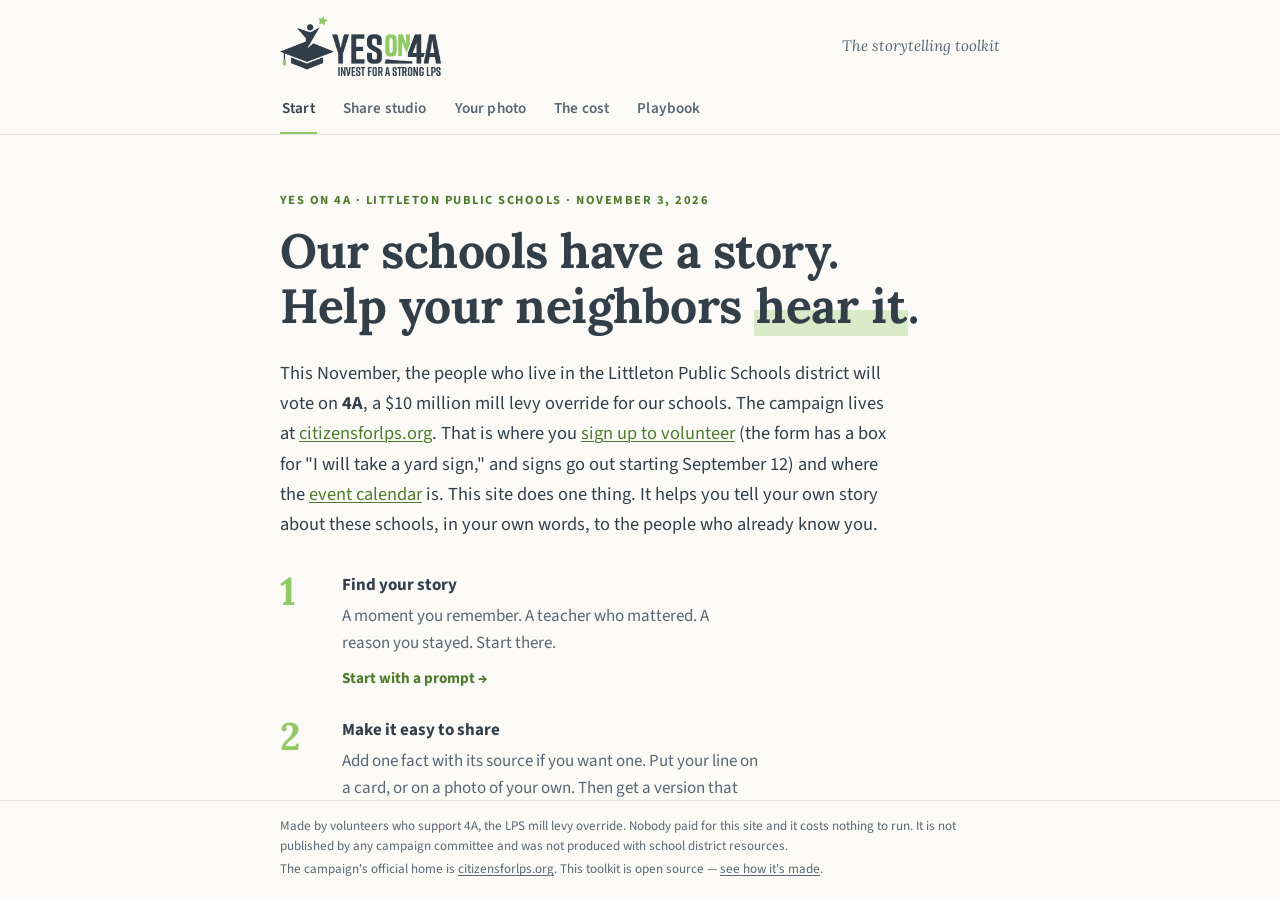
==== commit d7c65503: "Badge polish: drop the tagline, and show what survives at 48px "the badge creator needs some signifi" ====
--- a/index.html
+++ b/index.html
@@ -45,7 +45,7 @@
     <nav class="site-nav" aria-label="Main navigation">
       <button class="nav-item active" id="nav-home" data-view="home">Start</button>
       <button class="nav-item" id="nav-studio" data-view="studio">Share studio</button>
-      <button class="nav-item" id="nav-frame" data-view="frame">Profile photo</button>
+      <button class="nav-item" id="nav-frame" data-view="frame">Your photo</button>
       <button class="nav-item" id="nav-cost" data-view="cost">The cost</button>
       <button class="nav-item" id="nav-playbook" data-view="playbook">Playbook</button>
     </nav>
@@ -305,6 +305,12 @@
             <canvas id="frame-canvas" class="frame-canvas" width="1080" height="1080"
                     aria-label="Your profile picture with the Yes on 4A frame"></canvas>
             <p class="fine frame-nudge">Drag the picture to move it.</p>
+            <div class="frame-sizes" id="frame-sizes" hidden>
+              <figure><canvas width="128" height="128"></canvas><figcaption>in a feed</figcaption></figure>
+              <figure><canvas width="48" height="48"></canvas><figcaption>on a comment</figcaption></figure>
+              <figure><canvas width="32" height="32"></canvas><figcaption>smallest</figcaption></figure>
+            </div>
+            <p class="fine frame-sizes-note">This is the size most people will actually see it. If the badge stops reading here, try <em>Corner</em> or <em>Ring only</em>.</p>
           </div>
 
           <div class="frame-controls">
--- a/css/styles.css
+++ b/css/styles.css
@@ -118,6 +118,14 @@
   color: var(--ink-soft); text-align: right;
 }
 
+/* Five tabs no longer fit a 375px phone, and the nav was already
+   overflow-x:auto with the scrollbar hidden — so it scrolled with no
+   hint that it could. The mask is applied by JS only when it actually
+   overflows, otherwise it would clip the last tab on a desktop. */
+.site-nav.is-scrollable {
+  -webkit-mask-image: linear-gradient(to right, #000 calc(100% - 34px), transparent);
+  mask-image: linear-gradient(to right, #000 calc(100% - 34px), transparent);
+}
 .site-nav {
   max-width: 720px; margin: var(--s3) auto 0;
   display: flex; gap: var(--s2); overflow-x: auto;
@@ -532,8 +540,10 @@
    platforms that don't crop.
 ================================================================ */
 .frame-picker {
-  border: 2px dashed var(--hairline); border-radius: 14px;
-  padding: var(--s6); text-align: center; margin-top: var(--s6);
+  border: 2px dashed var(--hairline); border-radius: 16px;
+  padding: var(--s8) var(--s6); text-align: center; margin-top: var(--s6);
+  background: var(--surface, transparent);
+  transition: border-color 0.15s ease, background 0.15s ease;
 }
 .frame-picker.drag { border-color: var(--green); background: var(--hl-wash); }
 .frame-picker.has-photo { padding: var(--s4); }
@@ -551,14 +561,47 @@
   .frame-studio { grid-template-columns: minmax(0, 1fr) minmax(0, 1fr); align-items: start; }
 }
 .frame-canvas {
-  width: 100%; height: auto; max-width: 380px; display: block;
+  width: 100%; height: auto; max-width: 340px; display: block;
   margin: 0 auto; border-radius: 50%; touch-action: none; cursor: grab;
   background: var(--surface, var(--paper-raised));
+  box-shadow: 0 10px 30px rgba(20, 26, 30, 0.16);
 }
 .frame-canvas:active { cursor: grabbing; }
-.frame-nudge { text-align: center; margin-top: var(--s3); }
-.frame-controls { display: flex; flex-direction: column; gap: var(--s4); }
-.frame-range { width: 100%; accent-color: var(--green-deep); }
+.frame-nudge { text-align: center; margin-top: var(--s4); }
+
+/* Real-size proof strip — the badge has to survive 48px. */
+.frame-sizes {
+  display: flex; align-items: flex-end; justify-content: center;
+  gap: var(--s6); margin-top: var(--s5, var(--s4));
+  padding-top: var(--s4); border-top: 1px solid var(--hairline);
+}
+.frame-sizes figure { margin: 0; text-align: center; }
+.frame-sizes canvas { display: block; margin: 0 auto var(--s2); border-radius: 50%; }
+.frame-sizes figcaption { font-size: 0.72rem; color: var(--ink-soft); }
+.frame-sizes-note { text-align: center; margin-top: var(--s3); }
+
+.frame-controls { display: flex; flex-direction: column; gap: var(--s5, var(--s4)); }
+.frame-controls .field-label { margin-bottom: var(--s2); }
+.frame-group { display: flex; flex-direction: column; gap: var(--s2); }
+
+/* Range needs explicit track/thumb rules; accent-color alone leaves a
+   default-looking control next to the custom segmented buttons. */
+.frame-range { width: 100%; -webkit-appearance: none; appearance: none; background: transparent; }
+.frame-range::-webkit-slider-runnable-track {
+  height: 6px; border-radius: 3px; background: var(--hairline);
+}
+.frame-range::-moz-range-track { height: 6px; border-radius: 3px; background: var(--hairline); }
+.frame-range::-webkit-slider-thumb {
+  -webkit-appearance: none; appearance: none; width: 22px; height: 22px;
+  border-radius: 50%; background: var(--green-deep); border: 3px solid var(--paper);
+  box-shadow: 0 1px 4px rgba(20, 26, 30, 0.3); margin-top: -8px;
+}
+.frame-range::-moz-range-thumb {
+  width: 22px; height: 22px; border-radius: 50%; background: var(--green-deep);
+  border: 3px solid var(--paper); box-shadow: 0 1px 4px rgba(20, 26, 30, 0.3);
+}
+.frame-range:focus-visible { outline: 2px solid var(--green-deep); outline-offset: 4px; }
+
 .check-row { display: flex; align-items: center; gap: var(--s2); font-size: 0.95rem; }
-.check-row input { accent-color: var(--green-deep); }
-.frame-actions { display: flex; flex-wrap: wrap; gap: var(--s3); }
+.check-row input { accent-color: var(--green-deep); width: 18px; height: 18px; }
+.frame-actions { display: flex; flex-wrap: wrap; gap: var(--s3); margin-top: var(--s2); }
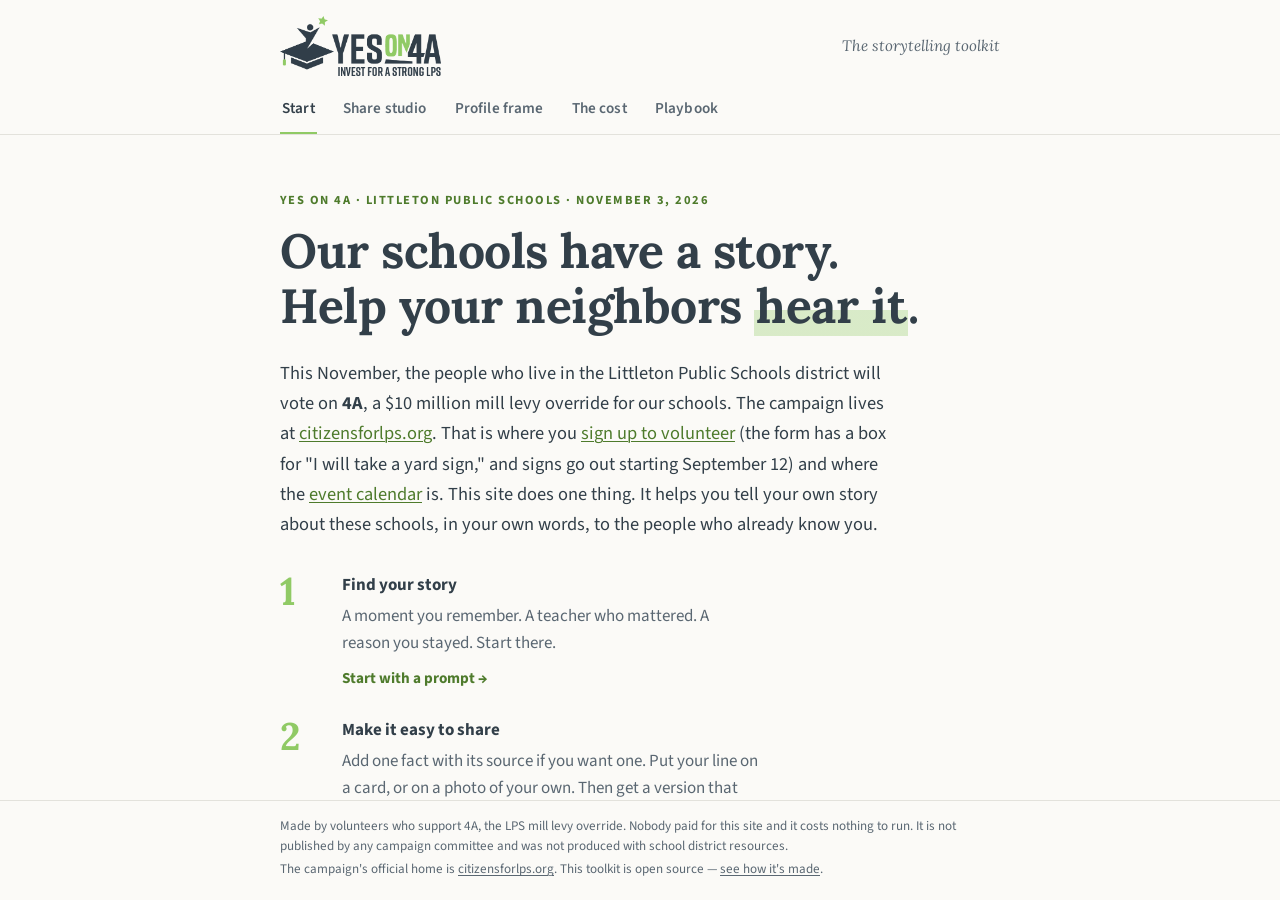
==== commit 931dd555: "Call it a profile frame, and write the page like Ben wrote the rest "update the copy on the 'Your Ph" ====
--- a/index.html
+++ b/index.html
@@ -45,7 +45,7 @@
     <nav class="site-nav" aria-label="Main navigation">
       <button class="nav-item active" id="nav-home" data-view="home">Start</button>
       <button class="nav-item" id="nav-studio" data-view="studio">Share studio</button>
-      <button class="nav-item" id="nav-frame" data-view="frame">Your photo</button>
+      <button class="nav-item" id="nav-frame" data-view="frame">Profile frame</button>
       <button class="nav-item" id="nav-cost" data-view="cost">The cost</button>
       <button class="nav-item" id="nav-playbook" data-view="playbook">Playbook</button>
     </nav>
@@ -277,16 +277,19 @@
       </div>
     </section>
 
-    <!-- PROFILE PHOTO FRAME -->
-    <section id="view-frame" class="view" aria-label="Profile photo frame" hidden>
+    <!-- PROFILE FRAME -->
+    <section id="view-frame" class="view" aria-label="Profile frame" hidden>
       <div class="view-inner">
-        <p class="eyebrow">Wear it</p>
+        <p class="eyebrow">Profile frame</p>
         <h1 class="view-heading">Put 4A on your profile picture</h1>
         <p class="lede">
-          A yard sign your whole feed walks past. Drop in the photo you
-          already use, nudge it into place, and save it. Your photo never
-          leaves this device &mdash; the whole thing is drawn right here
-          in your browser.
+          Your profile picture is the one thing everyone you know
+          already sees. This puts 4A on it. You get to say you're
+          voting yes without posting about it.
+        </p>
+        <p class="body">
+          Use the photo you have. Move it, pick a look, save it.
+          Nothing gets uploaded.
         </p>
 
         <div class="frame-picker" id="frame-picker">
@@ -294,8 +297,8 @@
           <input type="file" id="frame-file" accept="image/*" class="sr-only">
           <p class="fine" id="frame-hint">
             On a phone this opens your camera roll. On a computer you can
-            also drag a photo here, or copy your current profile picture
-            and press <kbd>&#8984;V</kbd> / <kbd>Ctrl&nbsp;V</kbd>.
+            drag a photo here instead. Or copy the profile picture you use
+            now and paste it: <kbd>&#8984;V</kbd> / <kbd>Ctrl&nbsp;V</kbd>.
           </p>
           <p class="fine" id="frame-status" role="status"></p>
         </div>
@@ -310,41 +313,65 @@
               <figure><canvas width="48" height="48"></canvas><figcaption>on a comment</figcaption></figure>
               <figure><canvas width="32" height="32"></canvas><figcaption>smallest</figcaption></figure>
             </div>
-            <p class="fine frame-sizes-note">This is the size most people will actually see it. If the badge stops reading here, try <em>Corner</em> or <em>Ring only</em>.</p>
+            <p class="fine frame-sizes-note">Most people will see it this small. If the badge stops reading here, try <em>Corner</em> or <em>Ring</em>.</p>
           </div>
 
           <div class="frame-controls">
-            <label class="field-label" for="frame-zoom">Zoom</label>
-            <input type="range" id="frame-zoom" class="frame-range" min="100" max="300" value="100">
-
-            <p class="field-label">Badge</p>
-            <div class="seg" id="frame-badge" role="group" aria-label="Badge style">
-              <button type="button" class="seg-btn selected" data-badge="wordmark-bottom" aria-pressed="true">Bottom</button>
-              <button type="button" class="seg-btn" data-badge="wordmark-top" aria-pressed="false">Top</button>
-              <button type="button" class="seg-btn" data-badge="mark-corner" aria-pressed="false">Corner</button>
-              <button type="button" class="seg-btn" data-badge="none" aria-pressed="false">Ring only</button>
-            </div>
-
-            <label class="check-row">
-              <input type="checkbox" id="frame-ring" checked> Green ring
-            </label>
+            <div class="frame-group">
+              <p class="field-label">Design</p>
+              <div class="seg seg-wrap" id="frame-design" role="group" aria-label="Frame design">
+                <button type="button" class="seg-btn selected" data-design="badge" aria-pressed="true">Badge</button>
+                <button type="button" class="seg-btn" data-design="clean" aria-pressed="false">Clean</button>
+                <button type="button" class="seg-btn" data-design="banner" aria-pressed="false">Banner</button>
+                <button type="button" class="seg-btn" data-design="corner" aria-pressed="false">Corner</button>
+                <button type="button" class="seg-btn" data-design="ring" aria-pressed="false">Ring</button>
+              </div>
+            </div>
+
+            <div class="frame-group">
+              <label class="field-label" for="frame-zoom">Your photo</label>
+              <input type="range" id="frame-zoom" class="frame-range" min="100" max="300" value="100"
+                     aria-label="Zoom">
+              <div class="frame-photo-actions">
+                <button type="button" class="btn btn-quiet btn-small" id="frame-rotate">Rotate</button>
+                <button type="button" class="btn btn-quiet btn-small" id="frame-recenter">Re-centre</button>
+              </div>
+              <p class="fine">Drag, pinch, or scroll on the picture to move and zoom it.</p>
+            </div>
+
+            <div class="frame-group">
+              <label class="check-row">
+                <input type="checkbox" id="frame-url"> Add citizensforlps.org around the edge
+              </label>
+              <label class="check-row">
+                <input type="checkbox" id="frame-soften"> Soften the background
+              </label>
+            </div>
 
             <div class="frame-actions">
               <button class="btn" id="frame-download">Save the picture</button>
               <button class="btn btn-quiet" id="frame-share" hidden>Send it to an app&hellip;</button>
             </div>
-            <button class="link-btn" id="frame-reset">Start over with a different photo</button>
+
+            <details class="helper-details">
+              <summary>More options</summary>
+              <label class="check-row">
+                <input type="checkbox" id="frame-cutout"> Transparent corners (round PNG)
+              </label>
+              <p class="fine">Only matters where a site shows profile pictures as squares. Facebook and Instagram crop to a circle either way.</p>
+              <button class="link-btn" id="frame-reset">Start over with a different photo</button>
+            </details>
           </div>
         </div>
 
         <div id="frame-next" hidden>
           <div class="rule"></div>
-          <h2 class="section-title">Saved. Now the part that actually moves someone.</h2>
+          <h2 class="section-title">Saved. One more thing.</h2>
           <p class="body">
-            Set it as your profile picture on Facebook, Instagram, or
-            wherever you post. Then, because a frame tells people
-            <em>that</em> you're voting yes and nothing about
-            <em>why</em>, put one sentence underneath it.
+            Set it as your profile picture wherever you post. Then write
+            one sentence about why. The frame says you're voting yes. It
+            says nothing about the teacher, the school, or the reason you
+            stayed.
           </p>
           <p class="cta-row">
             <button class="btn" data-view="studio" data-wstep="1">Write the why &rarr;</button>
@@ -353,9 +380,8 @@
 
         <div class="rule"></div>
         <p class="fine">
-          Nothing here is uploaded. The picture is drawn on a canvas in
-          your browser and saved straight to your device. No account, no
-          server, no copy kept.
+          No account. No upload. No copy kept anywhere. The picture is
+          made in your browser and saved to your device.
         </p>
       </div>
     </section>
--- a/css/styles.css
+++ b/css/styles.css
@@ -605,3 +605,8 @@
 .check-row { display: flex; align-items: center; gap: var(--s2); font-size: 0.95rem; }
 .check-row input { accent-color: var(--green-deep); width: 18px; height: 18px; }
 .frame-actions { display: flex; flex-wrap: wrap; gap: var(--s3); margin-top: var(--s2); }
+.seg-wrap { flex-wrap: wrap; }
+.btn-small { padding: var(--s2) var(--s4); font-size: 0.88rem; }
+.frame-photo-actions { display: flex; gap: var(--s2); margin-top: var(--s3); }
+.frame-controls .helper-details { margin-top: var(--s2); }
+.frame-controls .helper-details .check-row { margin-top: var(--s2); }
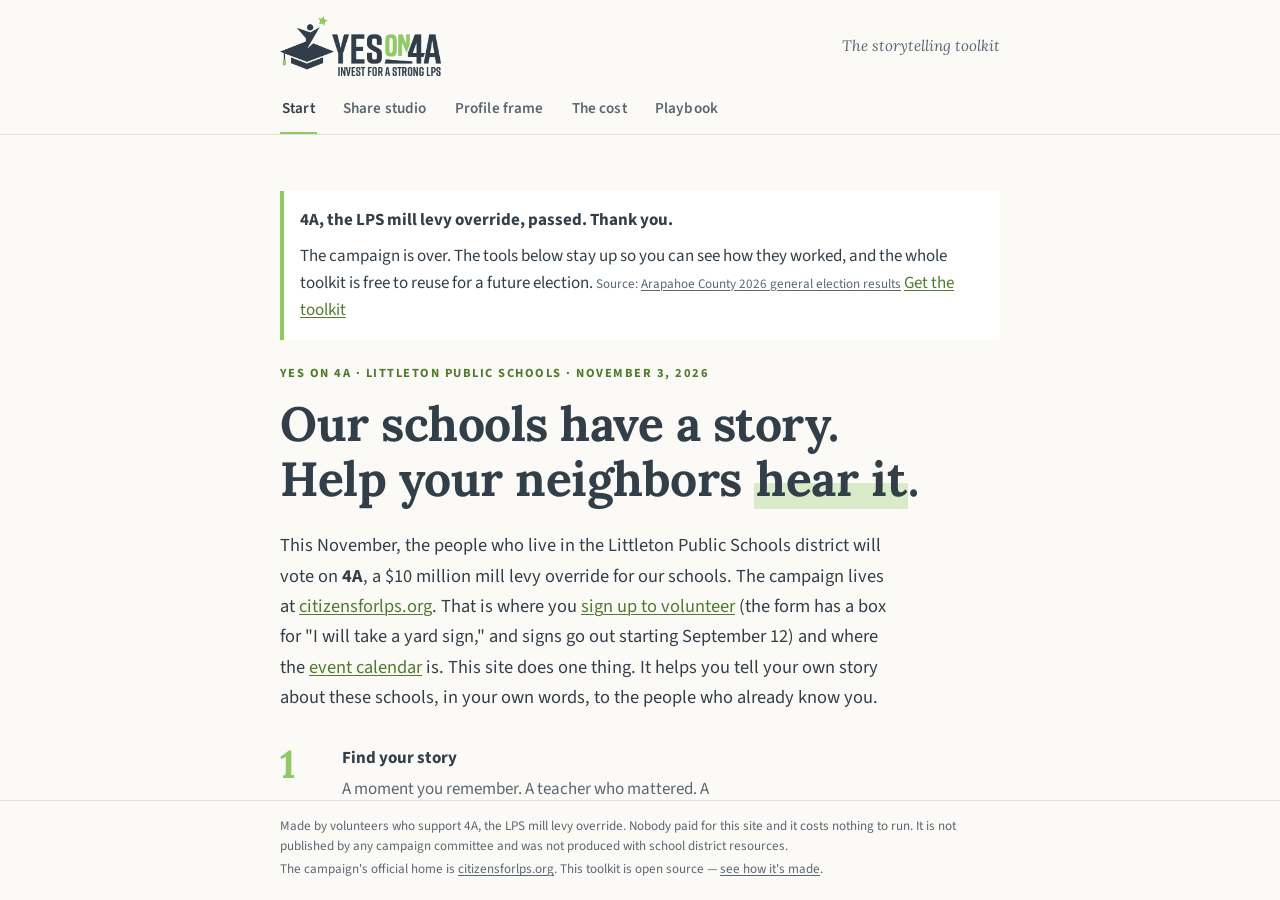
==== commit 72eafc50: "Make the repo a template for future elections "We need to update everything for the next people who " ====
--- a/index.html
+++ b/index.html
@@ -56,6 +56,7 @@
     <!-- START -->
     <section id="view-home" class="view" aria-label="Start here">
       <div class="view-inner">
+        <div id="outcome-note" class="outcome-note" role="status" hidden></div>
         <div class="hero">
           <p class="eyebrow">Yes on 4A &middot; Littleton Public Schools &middot; November 3, 2026</p>
           <h1 class="hero-title">Our schools have a story.<br>Help your neighbors <span class="hl">hear it</span>.</h1>
@@ -307,13 +308,13 @@
           <div class="frame-stage">
             <canvas id="frame-canvas" class="frame-canvas" width="1080" height="1080"
                     aria-label="Your profile picture with the Yes on 4A frame"></canvas>
-            <p class="fine frame-nudge">Drag the picture to move it.</p>
+            <p class="fine frame-nudge">Drag the badge to move it. Drag the photo behind it to move that.</p>
             <div class="frame-sizes" id="frame-sizes" hidden>
               <figure><canvas width="128" height="128"></canvas><figcaption>in a feed</figcaption></figure>
               <figure><canvas width="48" height="48"></canvas><figcaption>on a comment</figcaption></figure>
               <figure><canvas width="32" height="32"></canvas><figcaption>smallest</figcaption></figure>
             </div>
-            <p class="fine frame-sizes-note">Most people will see it this small. If the badge stops reading here, try <em>Corner</em> or <em>Ring</em>.</p>
+            <p class="fine frame-sizes-note">Most people will see it this small. If the badge stops reading here, try <em>Around the edge</em>, which keeps your photo clear.</p>
           </div>
 
           <div class="frame-controls">
@@ -322,9 +323,8 @@
               <div class="seg seg-wrap" id="frame-design" role="group" aria-label="Frame design">
                 <button type="button" class="seg-btn selected" data-design="badge" aria-pressed="true">Badge</button>
                 <button type="button" class="seg-btn" data-design="clean" aria-pressed="false">Clean</button>
-                <button type="button" class="seg-btn" data-design="banner" aria-pressed="false">Banner</button>
-                <button type="button" class="seg-btn" data-design="corner" aria-pressed="false">Corner</button>
-                <button type="button" class="seg-btn" data-design="ring" aria-pressed="false">Ring</button>
+                <button type="button" class="seg-btn" data-design="icon" aria-pressed="false">Icon</button>
+                <button type="button" class="seg-btn" data-design="ring" aria-pressed="false">Around the edge</button>
               </div>
             </div>
 
@@ -336,7 +336,7 @@
                 <button type="button" class="btn btn-quiet btn-small" id="frame-rotate">Rotate</button>
                 <button type="button" class="btn btn-quiet btn-small" id="frame-recenter">Re-centre</button>
               </div>
-              <p class="fine">Drag, pinch, or scroll on the picture to move and zoom it.</p>
+              <p class="fine">Drag the badge to put it where it covers nothing. Drag anywhere else to move the photo. Pinch or scroll to zoom.</p>
             </div>
 
             <div class="frame-group">
--- a/css/styles.css
+++ b/css/styles.css
@@ -163,6 +163,13 @@
   font-size: 0.78rem; font-weight: 700; text-transform: uppercase;
   letter-spacing: 0.12em; color: var(--green-deep); margin-bottom: var(--s3);
 }
+.outcome-note {
+  margin-top: var(--s6);
+  padding: var(--s4);
+  border-left: 4px solid var(--green);
+  background: var(--paper-raised);
+}
+.outcome-headline { font-weight: 700; margin-bottom: var(--s2); }
 .hero { padding-top: var(--s6); }
 .hero-title, .view-heading {
   font-family: var(--serif); font-weight: 700; color: var(--ink);
@@ -546,6 +553,9 @@
   transition: border-color 0.15s ease, background 0.15s ease;
 }
 .frame-picker.drag { border-color: var(--green); background: var(--hl-wash); }
+/* .fine caps at 68ch. Without auto margins that block sits flush left
+   inside a centred parent, so its centred text lands off-centre. */
+.frame-picker .fine { margin-inline: auto; }
 .frame-picker.has-photo { padding: var(--s4); }
 .frame-picker .fine { margin-top: var(--s3); }
 .frame-picker kbd {
